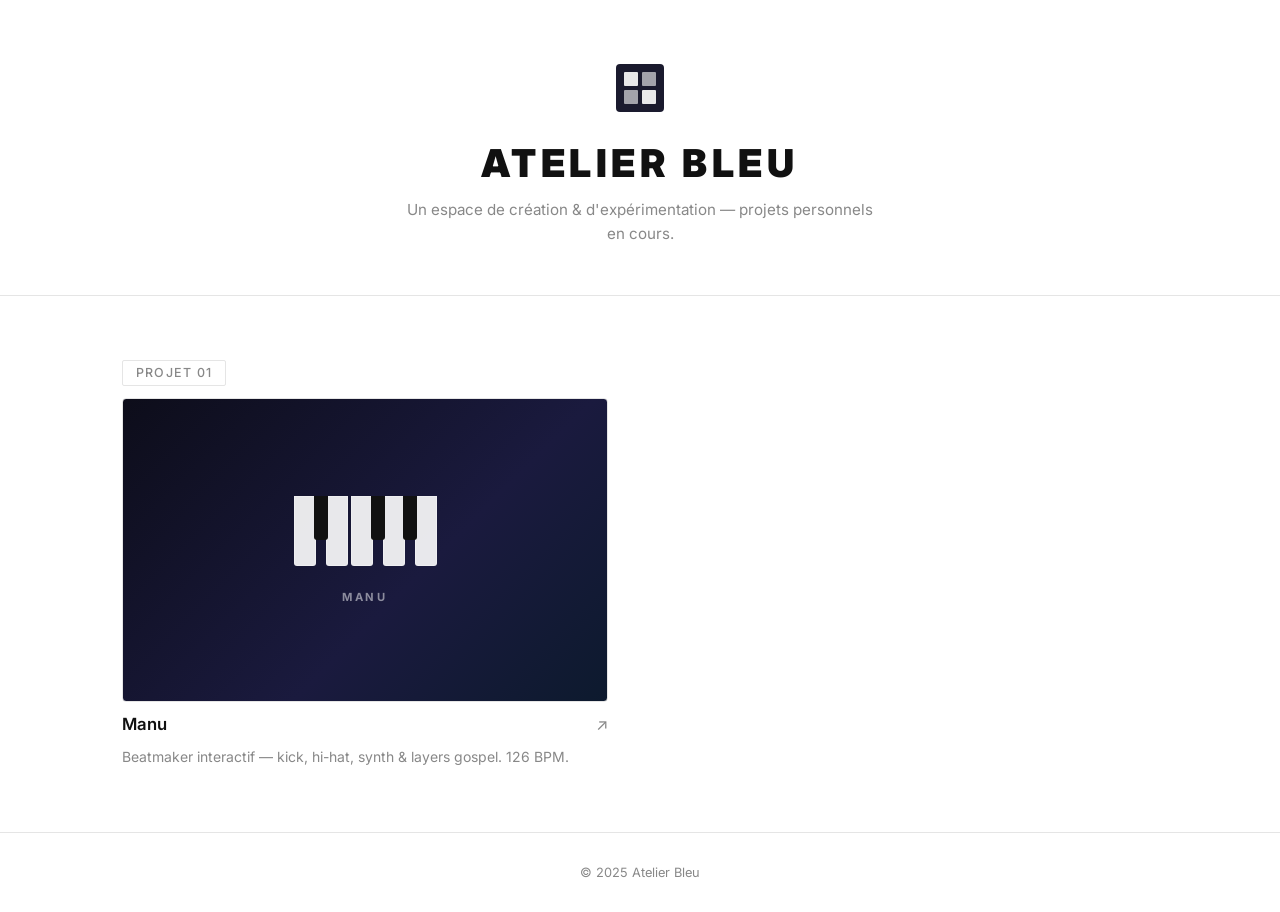
==== index.html @ 3439b6be "Initial commit — landing page Atelier Bleu Page statique HTML/CSS avec design minimaliste blanc, gri" ====
<!DOCTYPE html>
<html lang="fr">
<head>
  <meta charset="UTF-8" />
  <meta name="viewport" content="width=device-width, initial-scale=1.0" />
  <title>Atelier Bleu</title>
  <link rel="stylesheet" href="style.css" />
  <link rel="preconnect" href="https://fonts.googleapis.com" />
  <link rel="preconnect" href="https://fonts.gstatic.com" crossorigin />
  <link href="https://fonts.googleapis.com/css2?family=Inter:wght@300;400;500;600;700;900&display=swap" rel="stylesheet" />
</head>
<body>

  <header class="site-header">
    <div class="logo">
      <svg width="48" height="48" viewBox="0 0 48 48" fill="none" xmlns="http://www.w3.org/2000/svg">
        <rect width="48" height="48" rx="4" fill="#1a1a2e"/>
        <rect x="8" y="8" width="14" height="14" rx="1" fill="white" opacity="0.9"/>
        <rect x="26" y="8" width="14" height="14" rx="1" fill="white" opacity="0.6"/>
        <rect x="8" y="26" width="14" height="14" rx="1" fill="white" opacity="0.6"/>
        <rect x="26" y="26" width="14" height="14" rx="1" fill="white" opacity="0.9"/>
      </svg>
    </div>
    <h1 class="site-title">ATELIER BLEU</h1>
    <p class="site-tagline">Un espace de création &amp; d'expérimentation — projets personnels en cours.</p>
  </header>

  <main class="content">
    <div class="projects-grid">

      <div class="project-item">
        <span class="project-label">Projet 01</span>
        <a class="project-card" href="https://manu.atelier-bleu.com/" target="_blank" rel="noopener noreferrer">
          <div class="card-preview manu-preview">
            <div class="preview-inner">
              <div class="manu-keys">
                <div class="key white-key"></div>
                <div class="key black-key"></div>
                <div class="key white-key"></div>
                <div class="key white-key"></div>
                <div class="key black-key"></div>
                <div class="key white-key"></div>
                <div class="key black-key"></div>
                <div class="key white-key"></div>
              </div>
              <p class="preview-label">MANU</p>
            </div>
          </div>
          <div class="card-meta">
            <span class="card-title">Manu</span>
            <span class="card-arrow">↗</span>
          </div>
          <p class="card-desc">Beatmaker interactif — kick, hi-hat, synth &amp; layers gospel. 126 BPM.</p>
        </a>
      </div>

      <!-- Placeholder — duplicate pour ajouter un projet -->
      <!--
      <div class="project-item">
        <span class="project-label">Projet 02</span>
        <a class="project-card" href="#" target="_blank" rel="noopener noreferrer">
          <div class="card-preview">
          </div>
          <div class="card-meta">
            <span class="card-title">Nom du projet</span>
            <span class="card-arrow">↗</span>
          </div>
          <p class="card-desc">Description.</p>
        </a>
      </div>
      -->

    </div>
  </main>

  <footer class="site-footer">
    <span>© 2025 Atelier Bleu</span>
  </footer>

</body>
</html>
---- style.css ----
*, *::before, *::after {
  box-sizing: border-box;
  margin: 0;
  padding: 0;
}

:root {
  --accent: #1a1a2e;
  --text: #111;
  --text-muted: #888;
  --border: #e5e5e5;
  --bg: #ffffff;
}

html, body {
  min-height: 100%;
  font-family: 'Inter', system-ui, sans-serif;
  background: var(--bg);
  color: var(--text);
}

/* ─── Header ─────────────────────────────────────────── */

.site-header {
  text-align: center;
  padding: 4rem 2rem 3rem;
  border-bottom: 1px solid var(--border);
}

.logo {
  margin-bottom: 1.5rem;
}

.site-title {
  font-size: clamp(1.6rem, 4vw, 2.4rem);
  font-weight: 900;
  letter-spacing: 0.12em;
  color: var(--text);
}

.site-tagline {
  margin-top: 0.75rem;
  font-size: 0.95rem;
  color: var(--text-muted);
  font-weight: 400;
  max-width: 480px;
  margin-inline: auto;
  line-height: 1.6;
}

/* ─── Content ─────────────────────────────────────────── */

.content {
  max-width: 1100px;
  margin: 0 auto;
  padding: 4rem 2rem;
}

/* ─── Projects grid ─────────────────────────────────── */

.projects-grid {
  display: grid;
  grid-template-columns: repeat(2, 1fr);
  gap: 3rem 4rem;
}

.project-item {
  display: flex;
  flex-direction: column;
  gap: 0.75rem;
}

.project-label {
  font-size: 0.78rem;
  font-weight: 500;
  letter-spacing: 0.1em;
  color: var(--text-muted);
  text-transform: uppercase;
  border: 1px solid var(--border);
  display: inline-block;
  padding: 0.3rem 0.8rem;
  border-radius: 2px;
  align-self: flex-start;
}

/* ─── Project card ─────────────────────────────────── */

.project-card {
  display: flex;
  flex-direction: column;
  gap: 0.75rem;
  text-decoration: none;
  color: inherit;
}

.card-preview {
  width: 100%;
  aspect-ratio: 16 / 10;
  border-radius: 4px;
  overflow: hidden;
  border: 1px solid var(--border);
  transition: transform 0.25s ease, box-shadow 0.25s ease;
}

.project-card:hover .card-preview {
  transform: translateY(-3px);
  box-shadow: 0 12px 40px rgba(0,0,0,0.1);
}

/* Manu preview */
.manu-preview {
  background: linear-gradient(135deg, #0d0d1a 0%, #1a1a3e 60%, #0d1a2e 100%);
  display: flex;
  align-items: center;
  justify-content: center;
}

.preview-inner {
  display: flex;
  flex-direction: column;
  align-items: center;
  gap: 1.5rem;
}

.manu-keys {
  display: flex;
  align-items: flex-start;
  gap: 3px;
}

.key {
  border-radius: 0 0 3px 3px;
}

.key.white-key {
  width: 22px;
  height: 70px;
  background: rgba(255,255,255,0.9);
  border: 1px solid rgba(255,255,255,0.3);
}

.key.black-key {
  width: 14px;
  height: 44px;
  background: #111;
  margin: 0 -5px;
  z-index: 1;
  position: relative;
}

.preview-label {
  font-size: 0.7rem;
  font-weight: 700;
  letter-spacing: 0.25em;
  color: rgba(255,255,255,0.5);
}

/* ─── Card meta ─────────────────────────────────────── */

.card-meta {
  display: flex;
  align-items: center;
  justify-content: space-between;
}

.card-title {
  font-size: 1.05rem;
  font-weight: 600;
  color: var(--text);
}

.card-arrow {
  font-size: 1rem;
  color: var(--text-muted);
  transition: transform 0.2s, color 0.2s;
}

.project-card:hover .card-arrow {
  color: var(--text);
  transform: translate(2px, -2px);
}

.card-desc {
  font-size: 0.875rem;
  color: var(--text-muted);
  line-height: 1.6;
}

/* ─── Footer ─────────────────────────────────────────── */

.site-footer {
  text-align: center;
  padding: 2rem;
  border-top: 1px solid var(--border);
  font-size: 0.8rem;
  color: var(--text-muted);
}

/* ─── Responsive ───────────────────────────────────── */

@media (max-width: 700px) {
  .projects-grid {
    grid-template-columns: 1fr;
    gap: 2.5rem;
  }

  .content {
    padding: 2.5rem 1.25rem;
  }
}
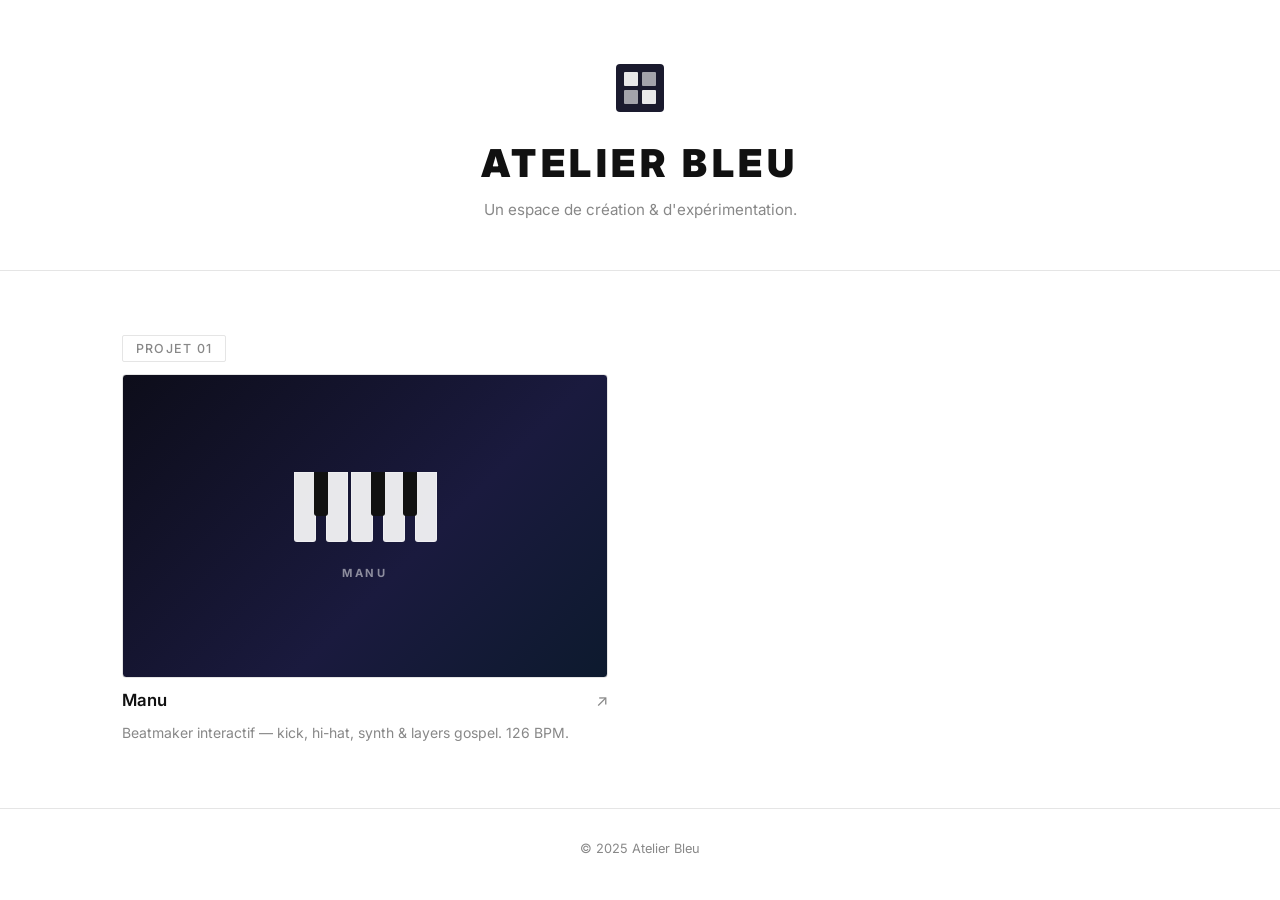
==== commit a8a2f04e: "No popup" ====
--- a/index.html
+++ b/index.html
@@ -22,7 +22,7 @@
       </svg>
     </div>
     <h1 class="site-title">ATELIER BLEU</h1>
-    <p class="site-tagline">Un espace de création &amp; d'expérimentation — projets personnels en cours.</p>
+    <p class="site-tagline">Un espace de création &amp; d'expérimentation.</p>
   </header>
 
   <main class="content">
@@ -30,7 +30,7 @@
 
       <div class="project-item">
         <span class="project-label">Projet 01</span>
-        <a class="project-card" href="https://manu.atelier-bleu.com/" target="_blank" rel="noopener noreferrer">
+        <a class="project-card" href="https://manu.atelier-bleu.com/">
           <div class="card-preview manu-preview">
             <div class="preview-inner">
               <div class="manu-keys">
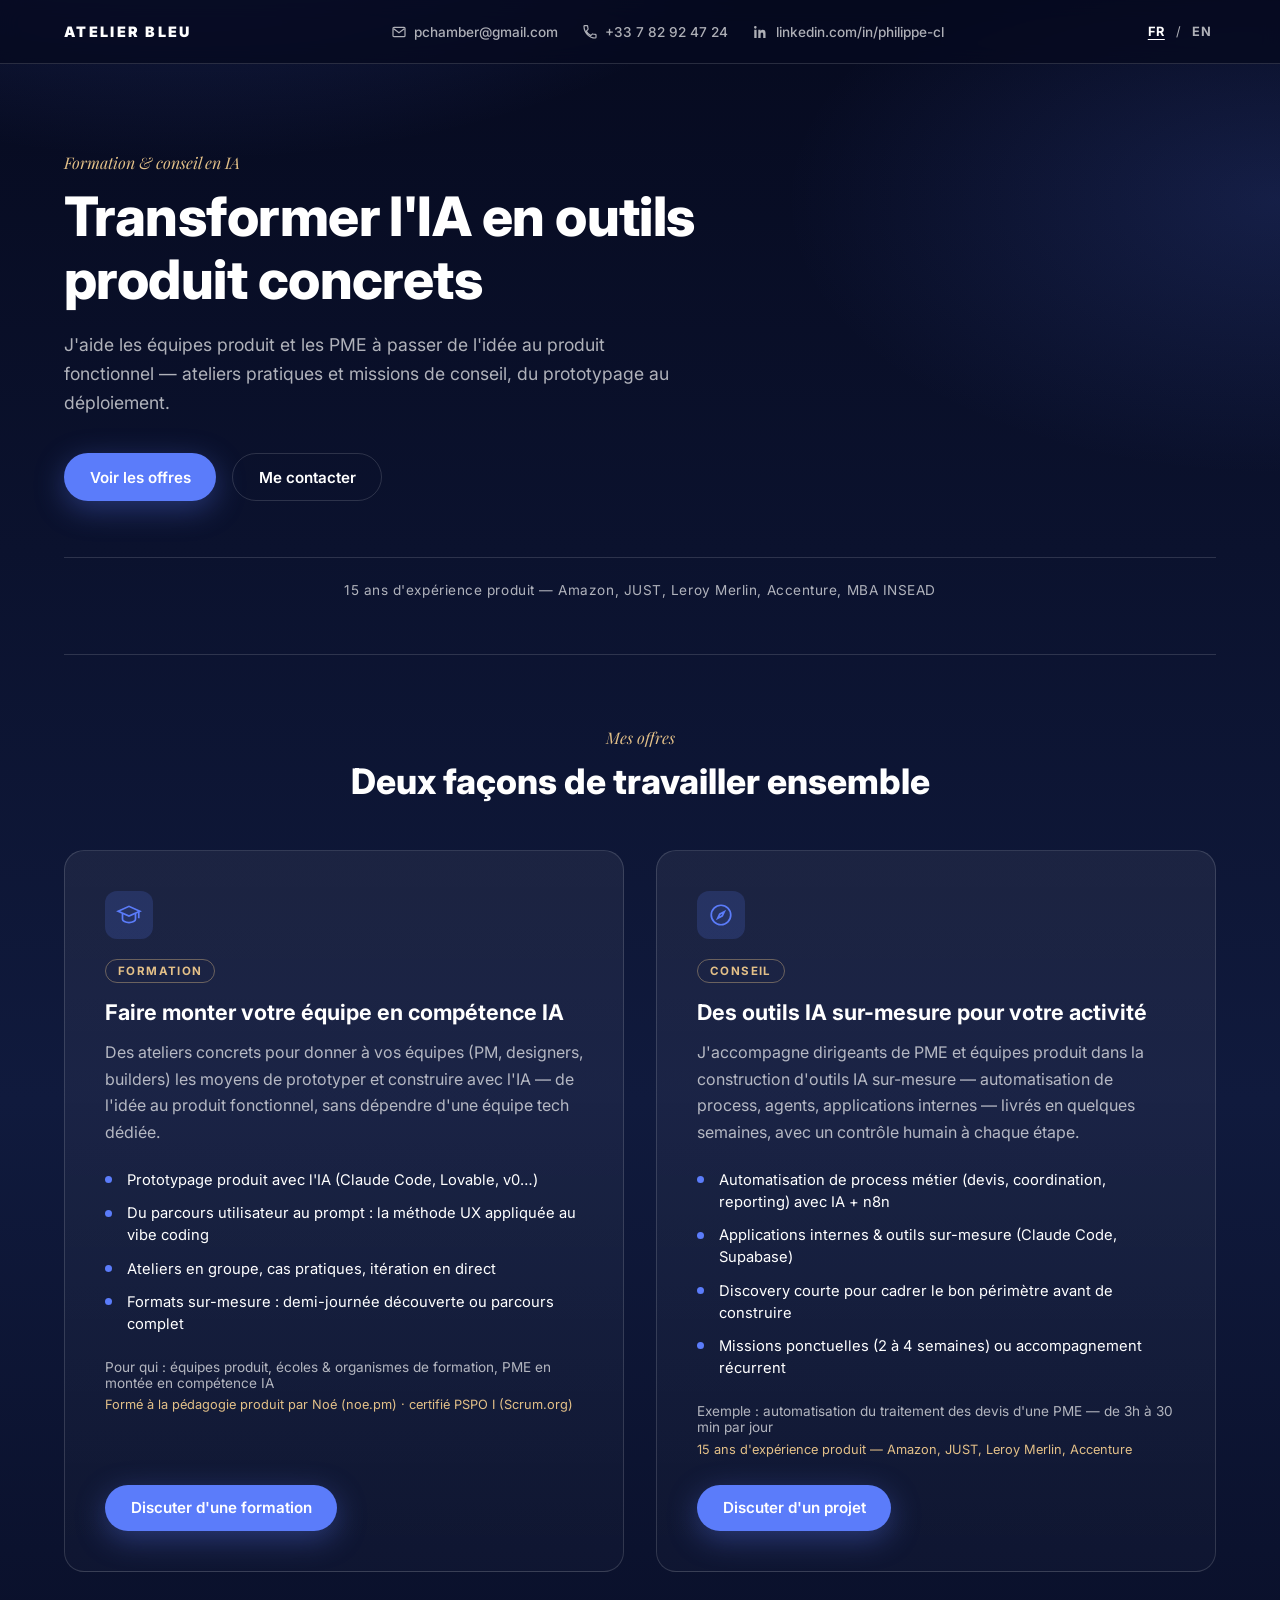
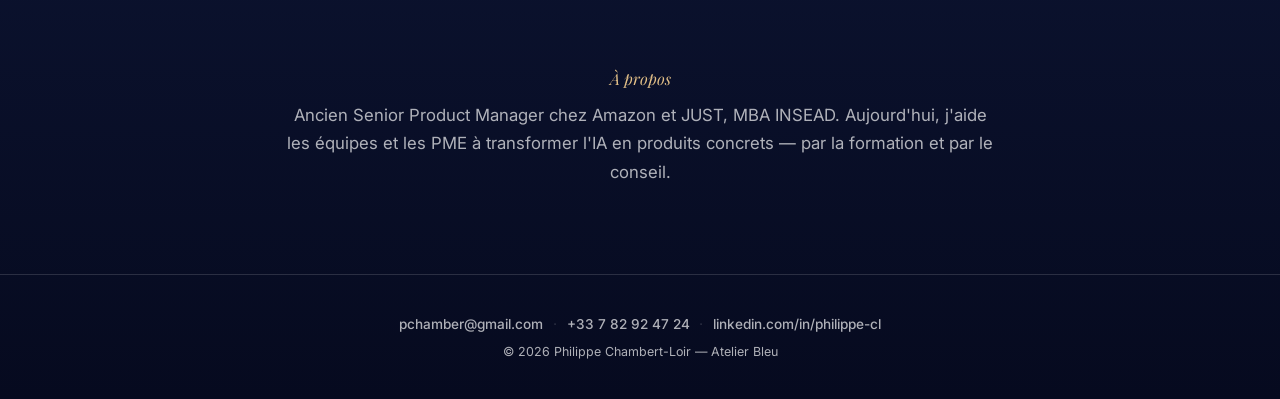
==== commit 9d1cf10e: "Replace portfolio homepage with AI training & consulting services page Archives the previous Manu po" ====
--- a/index.html
+++ b/index.html
@@ -3,79 +3,135 @@
 <head>
   <meta charset="UTF-8" />
   <meta name="viewport" content="width=device-width, initial-scale=1.0" />
-  <title>Atelier Bleu</title>
+  <title data-fr="Atelier Bleu — Formation &amp; conseil en IA" data-en="Atelier Bleu — AI training &amp; consulting">Atelier Bleu — Formation &amp; conseil en IA</title>
+  <meta name="description" content="Formation et conseil en IA appliquée au produit : ateliers pratiques pour équipes produit et missions de conseil pour PME." />
   <link rel="stylesheet" href="style.css" />
   <link rel="preconnect" href="https://fonts.googleapis.com" />
   <link rel="preconnect" href="https://fonts.gstatic.com" crossorigin />
-  <link href="https://fonts.googleapis.com/css2?family=Inter:wght@300;400;500;600;700;900&display=swap" rel="stylesheet" />
+  <link href="https://fonts.googleapis.com/css2?family=Inter:wght@300;400;500;600;700;900&family=Playfair+Display:ital@1&display=swap" rel="stylesheet" />
 </head>
 <body>
 
-  <header class="site-header">
-    <div class="logo">
-      <svg width="48" height="48" viewBox="0 0 48 48" fill="none" xmlns="http://www.w3.org/2000/svg">
-        <rect width="48" height="48" rx="4" fill="#1a1a2e"/>
-        <rect x="8" y="8" width="14" height="14" rx="1" fill="white" opacity="0.9"/>
-        <rect x="26" y="8" width="14" height="14" rx="1" fill="white" opacity="0.6"/>
-        <rect x="8" y="26" width="14" height="14" rx="1" fill="white" opacity="0.6"/>
-        <rect x="26" y="26" width="14" height="14" rx="1" fill="white" opacity="0.9"/>
-      </svg>
+  <!-- ─── Sticky top bar ─────────────────────────────────────── -->
+  <header class="topbar">
+    <div class="topbar-inner">
+      <a href="#top" class="brand">ATELIER BLEU</a>
+
+      <nav class="contact-links" aria-label="Contact">
+        <a href="mailto:pchamber@gmail.com" class="contact-link">
+          <svg viewBox="0 0 24 24" fill="none" stroke="currentColor" stroke-width="1.8" aria-hidden="true"><path d="M3 6.5A1.5 1.5 0 0 1 4.5 5h15A1.5 1.5 0 0 1 21 6.5v11A1.5 1.5 0 0 1 19.5 19h-15A1.5 1.5 0 0 1 3 17.5v-11Z"/><path d="m4 7 8 6 8-6"/></svg>
+          <span>pchamber@gmail.com</span>
+        </a>
+        <a href="tel:+33782924724" class="contact-link">
+          <svg viewBox="0 0 24 24" fill="none" stroke="currentColor" stroke-width="1.8" aria-hidden="true"><path d="M6.6 10.8c1.4 2.8 3.8 5.1 6.6 6.6l2.2-2.2c.3-.3.7-.4 1-.2 1.1.4 2.3.6 3.6.6.6 0 1 .4 1 1V20c0 .6-.4 1-1 1C10.9 21 3 13.1 3 3.5c0-.6.4-1 1-1h3.5c.6 0 1 .4 1 1 0 1.2.2 2.4.6 3.5.1.4 0 .8-.2 1L6.6 10.8Z"/></svg>
+          <span>+33 7 82 92 47 24</span>
+        </a>
+        <a href="https://www.linkedin.com/in/philippe-cl/" class="contact-link" target="_blank" rel="noopener noreferrer">
+          <svg viewBox="0 0 24 24" fill="currentColor" aria-hidden="true"><path d="M6.94 5a1.94 1.94 0 1 1-3.88 0 1.94 1.94 0 0 1 3.88 0ZM3.4 8.75h3.48V21H3.4V8.75Zm6.02 0h3.34v1.68h.05c.47-.87 1.6-1.79 3.3-1.79 3.53 0 4.18 2.32 4.18 5.34V21h-3.48v-5.4c0-1.29-.02-2.94-1.79-2.94-1.8 0-2.08 1.4-2.08 2.85V21H9.42V8.75Z"/></svg>
+          <span class="linkedin-label">linkedin.com/in/philippe-cl</span>
+        </a>
+      </nav>
+
+      <div class="lang-switch" role="group" aria-label="Language">
+        <button type="button" class="lang-btn" data-set-lang="fr">FR</button>
+        <span aria-hidden="true">/</span>
+        <button type="button" class="lang-btn" data-set-lang="en">EN</button>
+      </div>
     </div>
-    <h1 class="site-title">ATELIER BLEU</h1>
-    <p class="site-tagline">Un espace de création &amp; d'expérimentation.</p>
   </header>
 
-  <main class="content">
-    <div class="projects-grid">
+  <main id="top">
 
-      <div class="project-item">
-        <span class="project-label">Projet 01</span>
-        <a class="project-card" href="https://manu.atelier-bleu.com/">
-          <div class="card-preview manu-preview">
-            <div class="preview-inner">
-              <div class="manu-keys">
-                <div class="key white-key"></div>
-                <div class="key black-key"></div>
-                <div class="key white-key"></div>
-                <div class="key white-key"></div>
-                <div class="key black-key"></div>
-                <div class="key white-key"></div>
-                <div class="key black-key"></div>
-                <div class="key white-key"></div>
-              </div>
-              <p class="preview-label">MANU</p>
-            </div>
+    <!-- ─── Hero ───────────────────────────────────────────── -->
+    <section class="hero">
+      <p class="eyebrow" data-fr="Formation &amp; conseil en IA" data-en="AI training &amp; consulting">Formation &amp; conseil en IA</p>
+      <h1 data-fr="Transformer l'IA en outils produit concrets" data-en="Turning AI into concrete product tools">Transformer l'IA en outils produit concrets</h1>
+      <p class="hero-sub" data-fr="J'aide les équipes produit et les PME à passer de l'idée au produit fonctionnel — ateliers pratiques et missions de conseil, du prototypage au déploiement." data-en="I help product teams and SMBs go from idea to working product — hands-on workshops and consulting missions, from prototype to deployment.">J'aide les équipes produit et les PME à passer de l'idée au produit fonctionnel — ateliers pratiques et missions de conseil, du prototypage au déploiement.</p>
+      <div class="hero-cta">
+        <a href="#offres" class="btn btn-primary" data-fr="Voir les offres" data-en="See the offers">Voir les offres</a>
+        <a href="mailto:pchamber@gmail.com" class="btn btn-ghost" data-fr="Me contacter" data-en="Get in touch">Me contacter</a>
+      </div>
+    </section>
+
+    <!-- ─── Trust strip ────────────────────────────────────── -->
+    <section class="trust">
+      <p class="trust-label" data-fr="15 ans d'expérience produit — Amazon, JUST, Leroy Merlin, Accenture, MBA INSEAD" data-en="15 years of product experience — Amazon, JUST, Leroy Merlin, Accenture, INSEAD MBA">15 ans d'expérience produit — Amazon, JUST, Leroy Merlin, Accenture, MBA INSEAD</p>
+    </section>
+
+    <!-- ─── Offers ─────────────────────────────────────────── -->
+    <section class="offers" id="offres">
+      <p class="eyebrow center" data-fr="Mes offres" data-en="What I offer">Mes offres</p>
+      <h2 class="section-title" data-fr="Deux façons de travailler ensemble" data-en="Two ways to work together">Deux façons de travailler ensemble</h2>
+
+      <div class="offers-grid">
+
+        <!-- Formation -->
+        <article class="offer-card">
+          <div class="offer-icon" aria-hidden="true">
+            <svg viewBox="0 0 24 24" fill="none" stroke="currentColor" stroke-width="1.6"><path d="M2 8.5 12 4l10 4.5-10 4.5-10-4.5Z"/><path d="M6 10.7V16c0 1.5 2.7 3 6 3s6-1.5 6-3v-5.3"/><path d="M21 8.5V15"/></svg>
           </div>
-          <div class="card-meta">
-            <span class="card-title">Manu</span>
-            <span class="card-arrow">↗</span>
+          <span class="offer-badge" data-fr="Formation" data-en="Training">Formation</span>
+          <h3 data-fr="Faire monter votre équipe en compétence IA" data-en="Upskill your team on AI">Faire monter votre équipe en compétence IA</h3>
+          <p class="offer-desc" data-fr="Des ateliers concrets pour donner à vos équipes (PM, designers, builders) les moyens de prototyper et construire avec l'IA — de l'idée au produit fonctionnel, sans dépendre d'une équipe tech dédiée." data-en="Hands-on workshops giving your teams (PMs, designers, builders) the skills to prototype and build with AI — from idea to working product, without depending on a dedicated tech team.">Des ateliers concrets pour donner à vos équipes (PM, designers, builders) les moyens de prototyper et construire avec l'IA — de l'idée au produit fonctionnel, sans dépendre d'une équipe tech dédiée.</p>
+
+          <ul class="offer-list">
+            <li data-fr="Prototypage produit avec l'IA (Claude Code, Lovable, v0…)" data-en="Product prototyping with AI (Claude Code, Lovable, v0…)">Prototypage produit avec l'IA (Claude Code, Lovable, v0…)</li>
+            <li data-fr="Du parcours utilisateur au prompt : la méthode UX appliquée au vibe coding" data-en="From user journey to prompt: UX method applied to vibe coding">Du parcours utilisateur au prompt : la méthode UX appliquée au vibe coding</li>
+            <li data-fr="Ateliers en groupe, cas pratiques, itération en direct" data-en="Group workshops, real cases, live iteration">Ateliers en groupe, cas pratiques, itération en direct</li>
+            <li data-fr="Formats sur-mesure : demi-journée découverte ou parcours complet" data-en="Tailored formats: half-day intro or full multi-session program">Formats sur-mesure : demi-journée découverte ou parcours complet</li>
+          </ul>
+
+          <p class="offer-meta" data-fr="Pour qui : équipes produit, écoles &amp; organismes de formation, PME en montée en compétence IA" data-en="For: product teams, schools &amp; training organizations, SMBs upskilling on AI">Pour qui : équipes produit, écoles &amp; organismes de formation, PME en montée en compétence IA</p>
+          <p class="offer-credential" data-fr="Formé à la pédagogie produit par Noé (noe.pm) · certifié PSPO I (Scrum.org)" data-en="Trained in product pedagogy by Noé (noe.pm) · certified PSPO I (Scrum.org)">Formé à la pédagogie produit par Noé (noe.pm) · certifié PSPO I (Scrum.org)</p>
+
+          <a href="mailto:pchamber@gmail.com?subject=Formation%20IA" class="btn btn-primary offer-btn" data-fr="Discuter d'une formation" data-en="Talk about a training">Discuter d'une formation</a>
+        </article>
+
+        <!-- Conseil -->
+        <article class="offer-card">
+          <div class="offer-icon" aria-hidden="true">
+            <svg viewBox="0 0 24 24" fill="none" stroke="currentColor" stroke-width="1.6"><circle cx="12" cy="12" r="9"/><path d="m15 9-4.2 2.2L9 15l4.2-2.2L15 9Z"/></svg>
           </div>
-          <p class="card-desc">Beatmaker interactif — kick, hi-hat, synth &amp; layers gospel. 126 BPM.</p>
-        </a>
+          <span class="offer-badge" data-fr="Conseil" data-en="Consulting">Conseil</span>
+          <h3 data-fr="Des outils IA sur-mesure pour votre activité" data-en="Custom AI tools for your business">Des outils IA sur-mesure pour votre activité</h3>
+          <p class="offer-desc" data-fr="J'accompagne dirigeants de PME et équipes produit dans la construction d'outils IA sur-mesure — automatisation de process, agents, applications internes — livrés en quelques semaines, avec un contrôle humain à chaque étape." data-en="I help SMB owners and product teams build custom AI tools — process automation, agents, internal apps — delivered in a few weeks, with human control at every step.">J'accompagne dirigeants de PME et équipes produit dans la construction d'outils IA sur-mesure — automatisation de process, agents, applications internes — livrés en quelques semaines, avec un contrôle humain à chaque étape.</p>
+
+          <ul class="offer-list">
+            <li data-fr="Automatisation de process métier (devis, coordination, reporting) avec IA + n8n" data-en="Business process automation (quotes, coordination, reporting) with AI + n8n">Automatisation de process métier (devis, coordination, reporting) avec IA + n8n</li>
+            <li data-fr="Applications internes &amp; outils sur-mesure (Claude Code, Supabase)" data-en="Internal apps &amp; custom tools (Claude Code, Supabase)">Applications internes &amp; outils sur-mesure (Claude Code, Supabase)</li>
+            <li data-fr="Discovery courte pour cadrer le bon périmètre avant de construire" data-en="Short discovery to scope the right problem before building">Discovery courte pour cadrer le bon périmètre avant de construire</li>
+            <li data-fr="Missions ponctuelles (2 à 4 semaines) ou accompagnement récurrent" data-en="Fixed-scope missions (2 to 4 weeks) or ongoing support">Missions ponctuelles (2 à 4 semaines) ou accompagnement récurrent</li>
+          </ul>
+
+          <p class="offer-meta" data-fr="Exemple : automatisation du traitement des devis d'une PME — de 3h à 30 min par jour" data-en="Example: quote-processing automation for an SMB — from 3h to 30min a day">Exemple : automatisation du traitement des devis d'une PME — de 3h à 30 min par jour</p>
+          <p class="offer-credential" data-fr="15 ans d'expérience produit — Amazon, JUST, Leroy Merlin, Accenture" data-en="15 years of product experience — Amazon, JUST, Leroy Merlin, Accenture">15 ans d'expérience produit — Amazon, JUST, Leroy Merlin, Accenture</p>
+
+          <a href="mailto:pchamber@gmail.com?subject=Mission%20de%20conseil" class="btn btn-primary offer-btn" data-fr="Discuter d'un projet" data-en="Talk about a project">Discuter d'un projet</a>
+        </article>
+
       </div>
+    </section>
 
-      <!-- Placeholder — duplicate pour ajouter un projet -->
-      <!--
-      <div class="project-item">
-        <span class="project-label">Projet 02</span>
-        <a class="project-card" href="#" target="_blank" rel="noopener noreferrer">
-          <div class="card-preview">
-          </div>
-          <div class="card-meta">
-            <span class="card-title">Nom du projet</span>
-            <span class="card-arrow">↗</span>
-          </div>
-          <p class="card-desc">Description.</p>
-        </a>
-      </div>
-      -->
+    <!-- ─── About ──────────────────────────────────────────── -->
+    <section class="about">
+      <p class="eyebrow center" data-fr="À propos" data-en="About">À propos</p>
+      <p class="about-text" data-fr="Ancien Senior Product Manager chez Amazon et JUST, MBA INSEAD. Aujourd'hui, j'aide les équipes et les PME à transformer l'IA en produits concrets — par la formation et par le conseil." data-en="Former Senior Product Manager at Amazon and JUST, INSEAD MBA. Today, I help teams and SMBs turn AI into concrete products — through training and consulting.">Ancien Senior Product Manager chez Amazon et JUST, MBA INSEAD. Aujourd'hui, j'aide les équipes et les PME à transformer l'IA en produits concrets — par la formation et par le conseil.</p>
+    </section>
 
-    </div>
   </main>
 
-  <footer class="site-footer">
-    <span>© 2025 Atelier Bleu</span>
+  <!-- ─── Footer ─────────────────────────────────────────── -->
+  <footer class="site-footer" id="contact">
+    <div class="footer-contact">
+      <a href="mailto:pchamber@gmail.com" class="contact-link">pchamber@gmail.com</a>
+      <span class="sep" aria-hidden="true">·</span>
+      <a href="tel:+33782924724" class="contact-link">+33 7 82 92 47 24</a>
+      <span class="sep" aria-hidden="true">·</span>
+      <a href="https://www.linkedin.com/in/philippe-cl/" class="contact-link" target="_blank" rel="noopener noreferrer">linkedin.com/in/philippe-cl</a>
+    </div>
+    <span class="footer-copy">© 2026 Philippe Chambert-Loir — Atelier Bleu</span>
   </footer>
 
+  <script src="script.js"></script>
 </body>
 </html>
--- a/style.css
+++ b/style.css
@@ -5,206 +5,433 @@
 }
 
 :root {
-  --accent: #1a1a2e;
-  --text: #111;
-  --text-muted: #888;
-  --border: #e5e5e5;
-  --bg: #ffffff;
+  --blue-deep: #060a1f;
+  --blue-mid: #101a3d;
+  --blue-light: #1f2f63;
+  --blue-glow: #5b7cfa;
+  --gold: #e3c088;
+  --text-primary: #ffffff;
+  --text-muted: rgba(255, 255, 255, 0.68);
+  --border: rgba(255, 255, 255, 0.14);
+  --topbar-h: 64px;
+}
+
+html {
+  scroll-behavior: smooth;
+  scroll-padding-top: calc(var(--topbar-h) + 16px);
 }
 
 html, body {
   min-height: 100%;
+}
+
+body {
   font-family: 'Inter', system-ui, sans-serif;
-  background: var(--bg);
-  color: var(--text);
-}
-
-/* ─── Header ─────────────────────────────────────────── */
-
-.site-header {
+  color: var(--text-primary);
+  background:
+    radial-gradient(1100px 600px at 15% -10%, rgba(91, 124, 250, 0.28), transparent 60%),
+    radial-gradient(900px 500px at 100% 10%, rgba(91, 124, 250, 0.16), transparent 55%),
+    linear-gradient(180deg, var(--blue-deep) 0%, var(--blue-mid) 55%, var(--blue-deep) 100%);
+}
+
+a {
+  color: inherit;
+}
+
+/* ─── Sticky top bar ─────────────────────────────────────── */
+
+.topbar {
+  position: sticky;
+  top: 0;
+  z-index: 100;
+  height: var(--topbar-h);
+  display: flex;
+  align-items: center;
+  background: rgba(6, 10, 31, 0.78);
+  backdrop-filter: blur(10px);
+  -webkit-backdrop-filter: blur(10px);
+  border-bottom: 1px solid var(--border);
+}
+
+.topbar-inner {
+  width: 100%;
+  max-width: 1200px;
+  margin: 0 auto;
+  padding: 0 1.5rem;
+  display: flex;
+  align-items: center;
+  justify-content: space-between;
+  gap: 1.5rem;
+}
+
+.brand {
+  font-weight: 900;
+  font-size: 0.9rem;
+  letter-spacing: 0.16em;
+  text-decoration: none;
+  color: var(--text-primary);
+  white-space: nowrap;
+}
+
+.contact-links {
+  display: flex;
+  align-items: center;
+  gap: 1.5rem;
+  flex: 1;
+  justify-content: center;
+}
+
+.contact-link {
+  display: inline-flex;
+  align-items: center;
+  gap: 0.45rem;
+  font-size: 0.85rem;
+  font-weight: 500;
+  color: var(--text-muted);
+  text-decoration: none;
+  white-space: nowrap;
+  transition: color 0.2s;
+}
+
+.contact-link:hover {
+  color: var(--text-primary);
+}
+
+.contact-link svg {
+  width: 16px;
+  height: 16px;
+  flex-shrink: 0;
+}
+
+.lang-switch {
+  display: flex;
+  align-items: center;
+  gap: 0.4rem;
+  font-size: 0.8rem;
+  color: var(--text-muted);
+  white-space: nowrap;
+}
+
+.lang-btn {
+  background: none;
+  border: none;
+  color: var(--text-muted);
+  font: inherit;
+  font-weight: 700;
+  letter-spacing: 0.04em;
+  cursor: pointer;
+  padding: 0.2rem 0.3rem;
+}
+
+.lang-btn:hover {
+  color: var(--text-primary);
+}
+
+.lang-btn.active {
+  color: var(--text-primary);
+  text-decoration: underline;
+  text-underline-offset: 3px;
+}
+
+/* ─── Shared section rhythm ─────────────────────────────── */
+
+main {
+  max-width: 1200px;
+  margin: 0 auto;
+  padding: 0 1.5rem;
+}
+
+.eyebrow {
+  font-family: 'Playfair Display', Georgia, serif;
+  font-style: italic;
+  font-size: 1rem;
+  color: var(--gold);
+  margin-bottom: 0.75rem;
+}
+
+.eyebrow.center {
   text-align: center;
-  padding: 4rem 2rem 3rem;
+}
+
+/* ─── Hero ───────────────────────────────────────────────── */
+
+.hero {
+  padding: 5.5rem 0 3.5rem;
+  max-width: 760px;
+}
+
+.hero h1 {
+  font-size: clamp(2.1rem, 5vw, 3.4rem);
+  font-weight: 800;
+  line-height: 1.15;
+  letter-spacing: -0.01em;
+  margin-bottom: 1.25rem;
+}
+
+.hero-sub {
+  font-size: 1.1rem;
+  color: var(--text-muted);
+  line-height: 1.65;
+  max-width: 620px;
+  margin-bottom: 2.25rem;
+}
+
+.hero-cta {
+  display: flex;
+  flex-wrap: wrap;
+  gap: 1rem;
+}
+
+.btn {
+  display: inline-flex;
+  align-items: center;
+  justify-content: center;
+  padding: 0.85rem 1.6rem;
+  border-radius: 999px;
+  font-size: 0.95rem;
+  font-weight: 600;
+  text-decoration: none;
+  transition: transform 0.2s ease, box-shadow 0.2s ease, background 0.2s ease;
+}
+
+.btn-primary {
+  background: var(--blue-glow);
+  color: #fff;
+  box-shadow: 0 8px 30px rgba(91, 124, 250, 0.35);
+}
+
+.btn-primary:hover {
+  transform: translateY(-2px);
+  box-shadow: 0 12px 36px rgba(91, 124, 250, 0.5);
+}
+
+.btn-ghost {
+  background: transparent;
+  color: var(--text-primary);
+  border: 1px solid var(--border);
+}
+
+.btn-ghost:hover {
+  border-color: rgba(255, 255, 255, 0.4);
+  transform: translateY(-2px);
+}
+
+/* ─── Trust strip ────────────────────────────────────────── */
+
+.trust {
+  padding: 1.5rem 0 3.5rem;
+  border-top: 1px solid var(--border);
   border-bottom: 1px solid var(--border);
 }
 
-.logo {
-  margin-bottom: 1.5rem;
-}
-
-.site-title {
-  font-size: clamp(1.6rem, 4vw, 2.4rem);
-  font-weight: 900;
-  letter-spacing: 0.12em;
-  color: var(--text);
-}
-
-.site-tagline {
-  margin-top: 0.75rem;
-  font-size: 0.95rem;
-  color: var(--text-muted);
-  font-weight: 400;
-  max-width: 480px;
-  margin-inline: auto;
-  line-height: 1.6;
-}
-
-/* ─── Content ─────────────────────────────────────────── */
-
-.content {
-  max-width: 1100px;
-  margin: 0 auto;
-  padding: 4rem 2rem;
-}
-
-/* ─── Projects grid ─────────────────────────────────── */
-
-.projects-grid {
+.trust-label {
+  font-size: 0.85rem;
+  letter-spacing: 0.04em;
+  color: var(--text-muted);
+  text-align: center;
+}
+
+/* ─── Offers ─────────────────────────────────────────────── */
+
+.offers {
+  padding: 4.5rem 0 2rem;
+}
+
+.section-title {
+  text-align: center;
+  font-size: clamp(1.6rem, 3.5vw, 2.2rem);
+  font-weight: 800;
+  margin-bottom: 3rem;
+}
+
+.offers-grid {
   display: grid;
   grid-template-columns: repeat(2, 1fr);
-  gap: 3rem 4rem;
-}
-
-.project-item {
+  gap: 2rem;
+}
+
+.offer-card {
   display: flex;
   flex-direction: column;
+  background: linear-gradient(180deg, rgba(255, 255, 255, 0.06), rgba(255, 255, 255, 0.02));
+  border: 1px solid var(--border);
+  border-radius: 20px;
+  padding: 2.5rem;
+  transition: transform 0.25s ease, border-color 0.25s ease;
+}
+
+.offer-card:hover {
+  transform: translateY(-4px);
+  border-color: rgba(255, 255, 255, 0.3);
+}
+
+.offer-icon {
+  width: 48px;
+  height: 48px;
+  display: flex;
+  align-items: center;
+  justify-content: center;
+  border-radius: 12px;
+  background: rgba(91, 124, 250, 0.18);
+  color: var(--blue-glow);
+  margin-bottom: 1.25rem;
+}
+
+.offer-icon svg {
+  width: 26px;
+  height: 26px;
+}
+
+.offer-badge {
+  display: inline-block;
+  align-self: flex-start;
+  font-size: 0.72rem;
+  font-weight: 700;
+  letter-spacing: 0.12em;
+  text-transform: uppercase;
+  color: var(--gold);
+  border: 1px solid rgba(227, 192, 136, 0.4);
+  border-radius: 999px;
+  padding: 0.25rem 0.75rem;
+  margin-bottom: 0.9rem;
+}
+
+.offer-card h3 {
+  font-size: 1.35rem;
+  font-weight: 700;
+  line-height: 1.3;
+  margin-bottom: 0.85rem;
+}
+
+.offer-desc {
+  color: var(--text-muted);
+  line-height: 1.65;
+  margin-bottom: 1.5rem;
+}
+
+.offer-list {
+  list-style: none;
+  display: flex;
+  flex-direction: column;
+  gap: 0.7rem;
+  margin-bottom: 1.5rem;
+}
+
+.offer-list li {
+  position: relative;
+  padding-left: 1.4rem;
+  font-size: 0.92rem;
+  line-height: 1.5;
+  color: var(--text-primary);
+}
+
+.offer-list li::before {
+  content: "";
+  position: absolute;
+  left: 0;
+  top: 0.5em;
+  width: 7px;
+  height: 7px;
+  border-radius: 50%;
+  background: var(--blue-glow);
+}
+
+.offer-meta {
+  font-size: 0.85rem;
+  color: var(--text-muted);
+  margin-bottom: 0.4rem;
+}
+
+.offer-credential {
+  font-size: 0.8rem;
+  color: var(--gold);
+  margin-bottom: 1.75rem;
+}
+
+.offer-btn {
+  align-self: flex-start;
+  margin-top: auto;
+}
+
+/* ─── About ──────────────────────────────────────────────── */
+
+.about {
+  padding: 4rem 0 5.5rem;
+  max-width: 720px;
+  margin: 0 auto;
+  text-align: center;
+}
+
+.about-text {
+  color: var(--text-muted);
+  font-size: 1.05rem;
+  line-height: 1.7;
+}
+
+/* ─── Footer ─────────────────────────────────────────────── */
+
+.site-footer {
+  border-top: 1px solid var(--border);
+  padding: 2.5rem 1.5rem;
+  display: flex;
+  flex-direction: column;
+  align-items: center;
   gap: 0.75rem;
-}
-
-.project-label {
+  text-align: center;
+}
+
+.footer-contact {
+  display: flex;
+  flex-wrap: wrap;
+  align-items: center;
+  justify-content: center;
+  gap: 0.6rem;
+  font-size: 0.9rem;
+}
+
+.footer-contact .contact-link {
+  color: var(--text-muted);
+}
+
+.footer-contact .contact-link:hover {
+  color: var(--text-primary);
+}
+
+.sep {
+  color: var(--border);
+}
+
+.footer-copy {
   font-size: 0.78rem;
-  font-weight: 500;
-  letter-spacing: 0.1em;
-  color: var(--text-muted);
-  text-transform: uppercase;
-  border: 1px solid var(--border);
-  display: inline-block;
-  padding: 0.3rem 0.8rem;
-  border-radius: 2px;
-  align-self: flex-start;
-}
-
-/* ─── Project card ─────────────────────────────────── */
-
-.project-card {
-  display: flex;
-  flex-direction: column;
-  gap: 0.75rem;
-  text-decoration: none;
-  color: inherit;
-}
-
-.card-preview {
-  width: 100%;
-  aspect-ratio: 16 / 10;
-  border-radius: 4px;
-  overflow: hidden;
-  border: 1px solid var(--border);
-  transition: transform 0.25s ease, box-shadow 0.25s ease;
-}
-
-.project-card:hover .card-preview {
-  transform: translateY(-3px);
-  box-shadow: 0 12px 40px rgba(0,0,0,0.1);
-}
-
-/* Manu preview */
-.manu-preview {
-  background: linear-gradient(135deg, #0d0d1a 0%, #1a1a3e 60%, #0d1a2e 100%);
-  display: flex;
-  align-items: center;
-  justify-content: center;
-}
-
-.preview-inner {
-  display: flex;
-  flex-direction: column;
-  align-items: center;
-  gap: 1.5rem;
-}
-
-.manu-keys {
-  display: flex;
-  align-items: flex-start;
-  gap: 3px;
-}
-
-.key {
-  border-radius: 0 0 3px 3px;
-}
-
-.key.white-key {
-  width: 22px;
-  height: 70px;
-  background: rgba(255,255,255,0.9);
-  border: 1px solid rgba(255,255,255,0.3);
-}
-
-.key.black-key {
-  width: 14px;
-  height: 44px;
-  background: #111;
-  margin: 0 -5px;
-  z-index: 1;
-  position: relative;
-}
-
-.preview-label {
-  font-size: 0.7rem;
-  font-weight: 700;
-  letter-spacing: 0.25em;
-  color: rgba(255,255,255,0.5);
-}
-
-/* ─── Card meta ─────────────────────────────────────── */
-
-.card-meta {
-  display: flex;
-  align-items: center;
-  justify-content: space-between;
-}
-
-.card-title {
-  font-size: 1.05rem;
-  font-weight: 600;
-  color: var(--text);
-}
-
-.card-arrow {
-  font-size: 1rem;
-  color: var(--text-muted);
-  transition: transform 0.2s, color 0.2s;
-}
-
-.project-card:hover .card-arrow {
-  color: var(--text);
-  transform: translate(2px, -2px);
-}
-
-.card-desc {
-  font-size: 0.875rem;
-  color: var(--text-muted);
-  line-height: 1.6;
-}
-
-/* ─── Footer ─────────────────────────────────────────── */
-
-.site-footer {
-  text-align: center;
-  padding: 2rem;
-  border-top: 1px solid var(--border);
-  font-size: 0.8rem;
-  color: var(--text-muted);
-}
-
-/* ─── Responsive ───────────────────────────────────── */
-
-@media (max-width: 700px) {
-  .projects-grid {
+  color: var(--text-muted);
+}
+
+/* ─── Responsive ─────────────────────────────────────────── */
+
+@media (max-width: 860px) {
+  .contact-links {
+    display: none;
+  }
+
+  .topbar-inner {
+    justify-content: space-between;
+  }
+
+  .offers-grid {
     grid-template-columns: 1fr;
-    gap: 2.5rem;
-  }
-
-  .content {
-    padding: 2.5rem 1.25rem;
-  }
-}
+  }
+}
+
+@media (max-width: 600px) {
+  .hero {
+    padding: 3.5rem 0 2.5rem;
+  }
+
+  .offer-card {
+    padding: 1.75rem;
+  }
+
+  .linkedin-label {
+    display: none;
+  }
+}
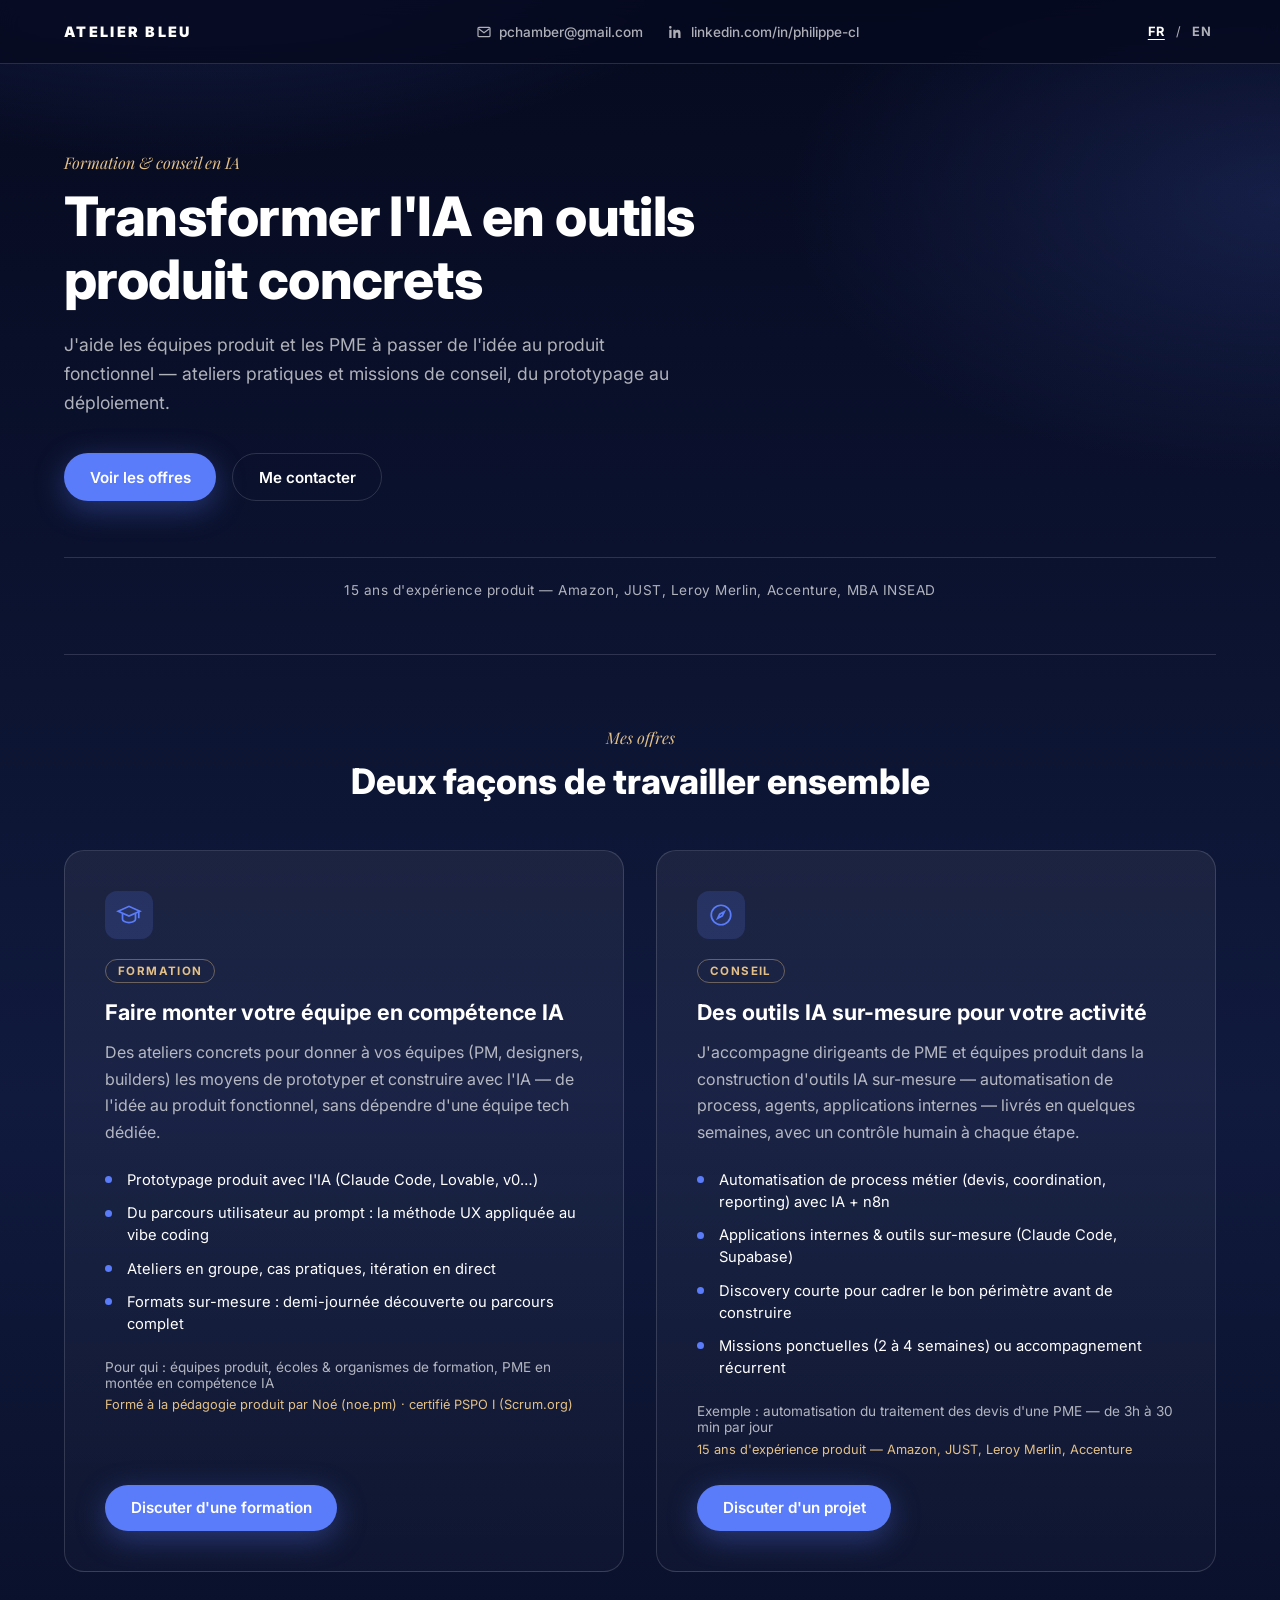
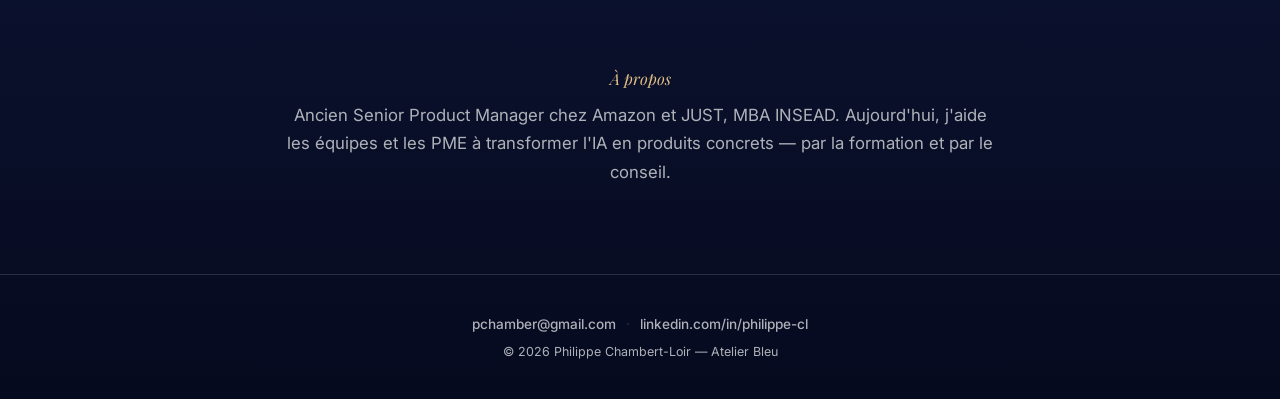
==== commit f0c87774: "Remove phone number from header and footer Co-Authored-By: Claude Sonnet 5.5 <noreply@anthropic.com>" ====
--- a/index.html
+++ b/index.html
@@ -21,10 +21,6 @@
         <a href="mailto:pchamber@gmail.com" class="contact-link">
           <svg viewBox="0 0 24 24" fill="none" stroke="currentColor" stroke-width="1.8" aria-hidden="true"><path d="M3 6.5A1.5 1.5 0 0 1 4.5 5h15A1.5 1.5 0 0 1 21 6.5v11A1.5 1.5 0 0 1 19.5 19h-15A1.5 1.5 0 0 1 3 17.5v-11Z"/><path d="m4 7 8 6 8-6"/></svg>
           <span>pchamber@gmail.com</span>
-        </a>
-        <a href="tel:+33782924724" class="contact-link">
-          <svg viewBox="0 0 24 24" fill="none" stroke="currentColor" stroke-width="1.8" aria-hidden="true"><path d="M6.6 10.8c1.4 2.8 3.8 5.1 6.6 6.6l2.2-2.2c.3-.3.7-.4 1-.2 1.1.4 2.3.6 3.6.6.6 0 1 .4 1 1V20c0 .6-.4 1-1 1C10.9 21 3 13.1 3 3.5c0-.6.4-1 1-1h3.5c.6 0 1 .4 1 1 0 1.2.2 2.4.6 3.5.1.4 0 .8-.2 1L6.6 10.8Z"/></svg>
-          <span>+33 7 82 92 47 24</span>
         </a>
         <a href="https://www.linkedin.com/in/philippe-cl/" class="contact-link" target="_blank" rel="noopener noreferrer">
           <svg viewBox="0 0 24 24" fill="currentColor" aria-hidden="true"><path d="M6.94 5a1.94 1.94 0 1 1-3.88 0 1.94 1.94 0 0 1 3.88 0ZM3.4 8.75h3.48V21H3.4V8.75Zm6.02 0h3.34v1.68h.05c.47-.87 1.6-1.79 3.3-1.79 3.53 0 4.18 2.32 4.18 5.34V21h-3.48v-5.4c0-1.29-.02-2.94-1.79-2.94-1.8 0-2.08 1.4-2.08 2.85V21H9.42V8.75Z"/></svg>
@@ -125,8 +121,6 @@
     <div class="footer-contact">
       <a href="mailto:pchamber@gmail.com" class="contact-link">pchamber@gmail.com</a>
       <span class="sep" aria-hidden="true">·</span>
-      <a href="tel:+33782924724" class="contact-link">+33 7 82 92 47 24</a>
-      <span class="sep" aria-hidden="true">·</span>
       <a href="https://www.linkedin.com/in/philippe-cl/" class="contact-link" target="_blank" rel="noopener noreferrer">linkedin.com/in/philippe-cl</a>
     </div>
     <span class="footer-copy">© 2026 Philippe Chambert-Loir — Atelier Bleu</span>
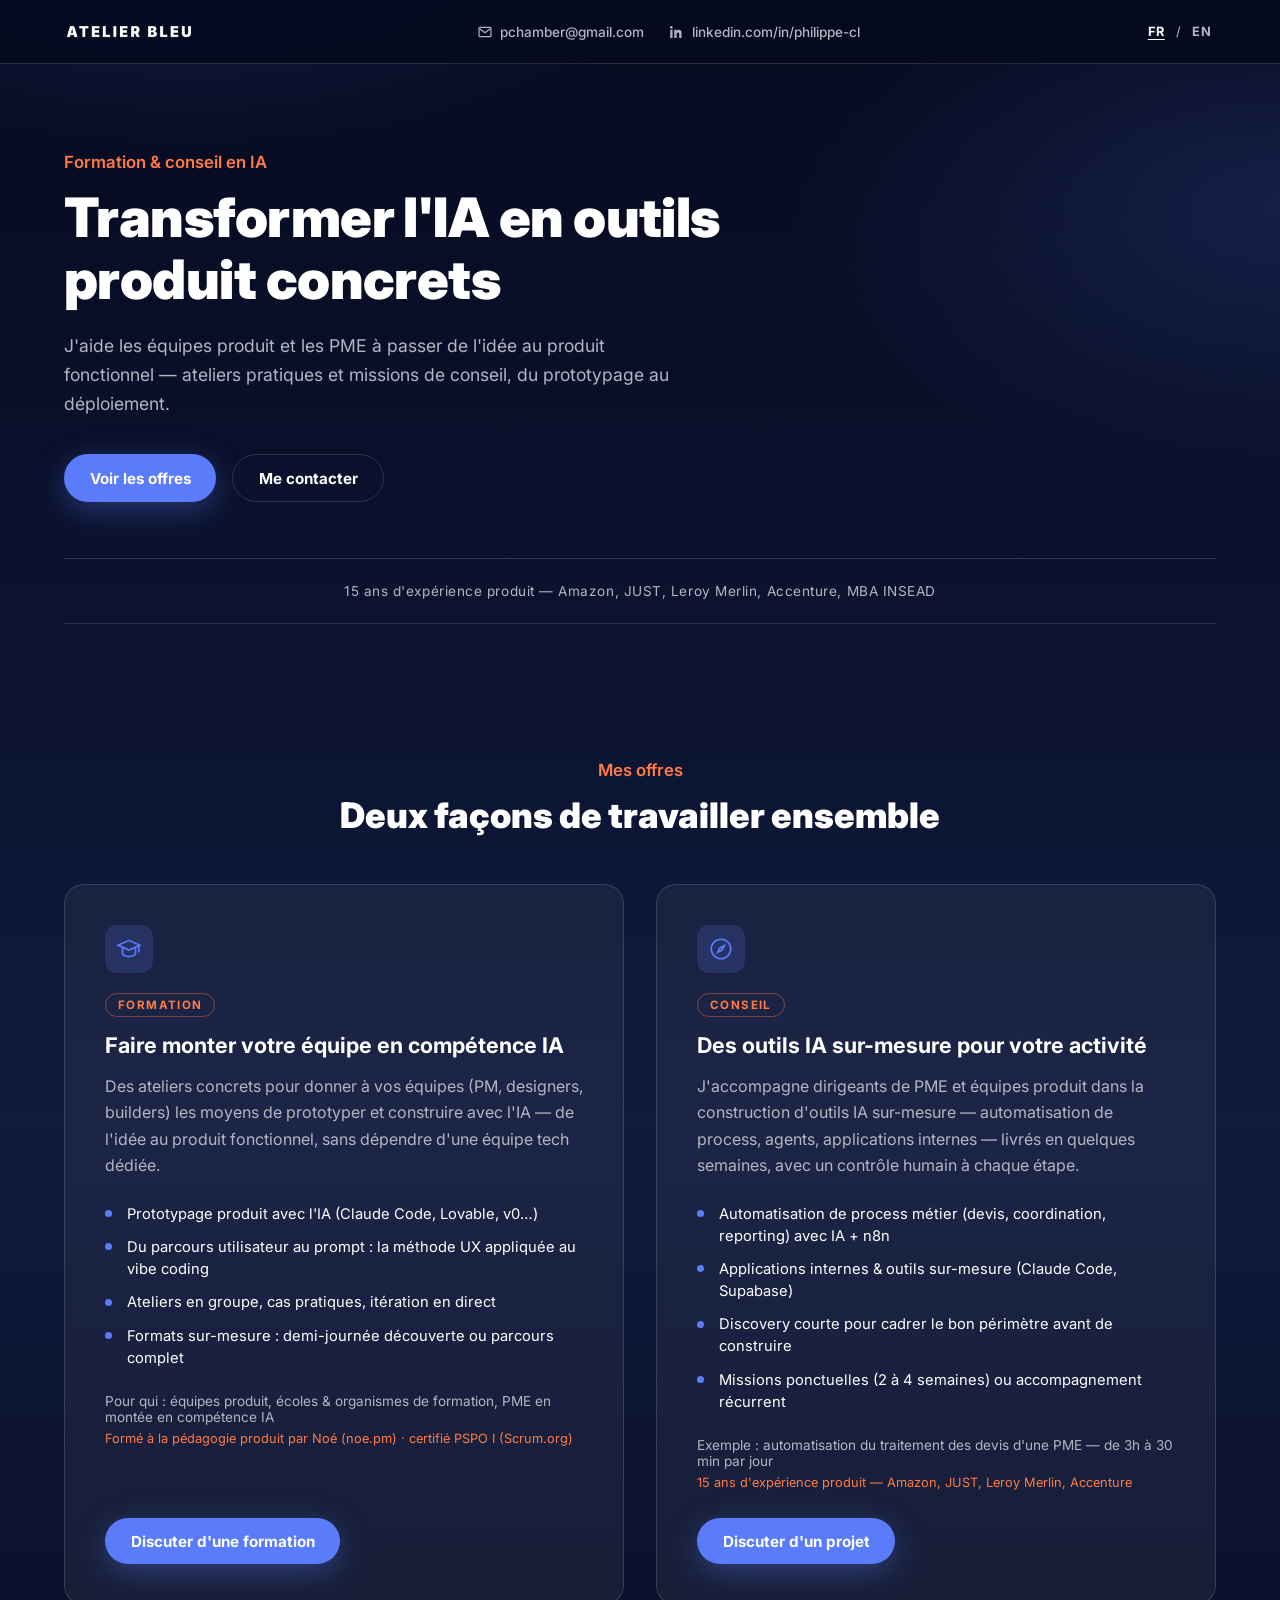
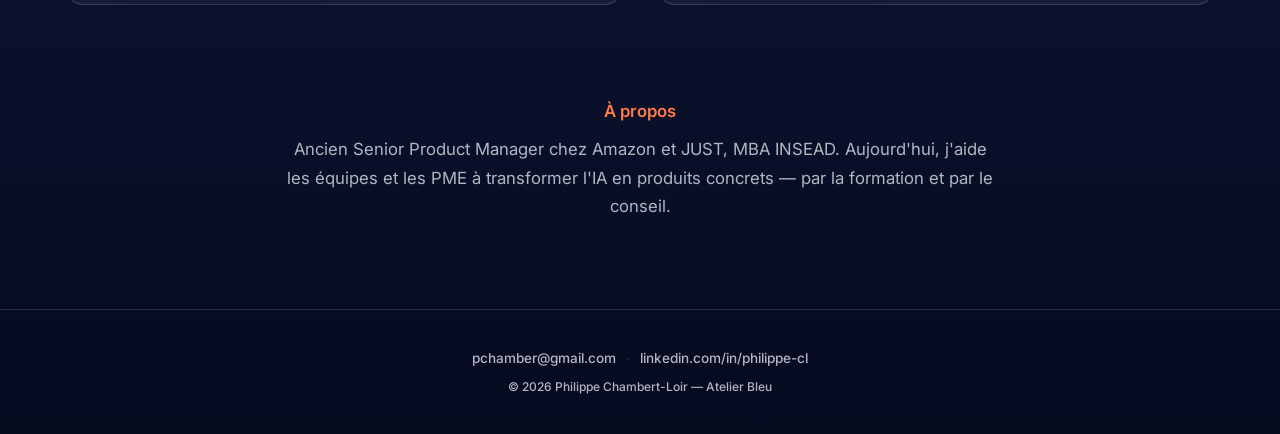
==== commit 5e657c26: "Appliquer le design system Atelier Bleu : template sombre, Inter seule, orange corail, wordmark PNG " ====
--- a/index.html
+++ b/index.html
@@ -8,14 +8,14 @@
   <link rel="stylesheet" href="style.css" />
   <link rel="preconnect" href="https://fonts.googleapis.com" />
   <link rel="preconnect" href="https://fonts.gstatic.com" crossorigin />
-  <link href="https://fonts.googleapis.com/css2?family=Inter:wght@300;400;500;600;700;900&family=Playfair+Display:ital@1&display=swap" rel="stylesheet" />
+  <link href="https://fonts.googleapis.com/css2?family=Inter:wght@300;400;500;600;700;900&display=swap" rel="stylesheet" />
 </head>
 <body>
 
   <!-- ─── Sticky top bar ─────────────────────────────────────── -->
   <header class="topbar">
     <div class="topbar-inner">
-      <a href="#top" class="brand">ATELIER BLEU</a>
+      <a href="#top" class="brand"><img src="assets/atelier-bleu-blanc.png" alt="Atelier Bleu" width="864" height="120" /></a>
 
       <nav class="contact-links" aria-label="Contact">
         <a href="mailto:pchamber@gmail.com" class="contact-link">
@@ -36,7 +36,8 @@
     </div>
   </header>
 
-  <main id="top">
+  <div class="dark-band" id="top">
+    <div class="band-inner">
 
     <!-- ─── Hero ───────────────────────────────────────────── -->
     <section class="hero">
@@ -53,6 +54,11 @@
     <section class="trust">
       <p class="trust-label" data-fr="15 ans d'expérience produit — Amazon, JUST, Leroy Merlin, Accenture, MBA INSEAD" data-en="15 years of product experience — Amazon, JUST, Leroy Merlin, Accenture, INSEAD MBA">15 ans d'expérience produit — Amazon, JUST, Leroy Merlin, Accenture, MBA INSEAD</p>
     </section>
+
+    </div>
+  </div>
+
+  <main>
 
     <!-- ─── Offers ─────────────────────────────────────────── -->
     <section class="offers" id="offres">
--- a/style.css
+++ b/style.css
@@ -5,14 +5,27 @@
 }
 
 :root {
+  /* Design system « Atelier Bleu » (tokens.json) */
   --blue-deep: #060a1f;
   --blue-mid: #101a3d;
   --blue-light: #1f2f63;
   --blue-glow: #5b7cfa;
-  --gold: #e3c088;
-  --text-primary: #ffffff;
-  --text-muted: rgba(255, 255, 255, 0.68);
-  --border: rgba(255, 255, 255, 0.14);
+  --orange: #ff7a45;
+  --orange-text: #c04d0f;
+  --badge-border: rgba(192, 77, 15, 0.4);
+  --accent-text: #3d5ee8;
+
+  --surface: #ffffff;
+  --card: #f5f7ff;
+  --text-primary: var(--blue-deep);
+  --text-muted: #565867;
+  --border: #dcdde0;
+  --glow-tint: rgba(91, 124, 250, 0.12);
+
+  --dark-text: #ffffff;
+  --dark-text-muted: #b3b6c1;
+  --dark-border: rgba(255, 255, 255, 0.14);
+
   --topbar-h: 64px;
 }
 
@@ -32,6 +45,26 @@
     radial-gradient(1100px 600px at 15% -10%, rgba(91, 124, 250, 0.28), transparent 60%),
     radial-gradient(900px 500px at 100% 10%, rgba(91, 124, 250, 0.16), transparent 55%),
     linear-gradient(180deg, var(--blue-deep) 0%, var(--blue-mid) 55%, var(--blue-deep) 100%);
+  background-color: var(--blue-deep);
+  -webkit-font-smoothing: antialiased;
+}
+
+/* Template sombre sur toute la page : les rôles de texte basculent sur les jetons dark-* */
+body,
+main {
+  --text-primary: var(--dark-text);
+  --text-muted: var(--dark-text-muted);
+  --border: var(--dark-border);
+  --card: rgba(255, 255, 255, 0.05);
+  --glow-tint: rgba(91, 124, 250, 0.18);
+  --orange-text: var(--orange);
+  --badge-border: rgba(255, 122, 69, 0.4);
+}
+
+.band-inner {
+  max-width: 1200px;
+  margin: 0 auto;
+  padding: 0 1.5rem;
 }
 
 a {
@@ -47,10 +80,11 @@
   height: var(--topbar-h);
   display: flex;
   align-items: center;
-  background: rgba(6, 10, 31, 0.78);
+  color: var(--dark-text);
+  background: rgba(6, 10, 31, 0.92);
   backdrop-filter: blur(10px);
   -webkit-backdrop-filter: blur(10px);
-  border-bottom: 1px solid var(--border);
+  border-bottom: 1px solid var(--dark-border);
 }
 
 .topbar-inner {
@@ -65,12 +99,13 @@
 }
 
 .brand {
-  font-weight: 900;
-  font-size: 0.9rem;
-  letter-spacing: 0.16em;
-  text-decoration: none;
-  color: var(--text-primary);
-  white-space: nowrap;
+  display: block;
+  line-height: 0;
+}
+
+.brand img {
+  width: 130px;
+  height: auto;
 }
 
 .contact-links {
@@ -87,14 +122,14 @@
   gap: 0.45rem;
   font-size: 0.85rem;
   font-weight: 500;
-  color: var(--text-muted);
+  color: var(--dark-text-muted);
   text-decoration: none;
   white-space: nowrap;
   transition: color 0.2s;
 }
 
 .contact-link:hover {
-  color: var(--text-primary);
+  color: var(--dark-text);
 }
 
 .contact-link svg {
@@ -108,14 +143,14 @@
   align-items: center;
   gap: 0.4rem;
   font-size: 0.8rem;
-  color: var(--text-muted);
+  color: var(--dark-text-muted);
   white-space: nowrap;
 }
 
 .lang-btn {
   background: none;
   border: none;
-  color: var(--text-muted);
+  color: var(--dark-text-muted);
   font: inherit;
   font-weight: 700;
   letter-spacing: 0.04em;
@@ -124,11 +159,11 @@
 }
 
 .lang-btn:hover {
-  color: var(--text-primary);
+  color: var(--dark-text);
 }
 
 .lang-btn.active {
-  color: var(--text-primary);
+  color: var(--dark-text);
   text-decoration: underline;
   text-underline-offset: 3px;
 }
@@ -142,11 +177,15 @@
 }
 
 .eyebrow {
-  font-family: 'Playfair Display', Georgia, serif;
-  font-style: italic;
-  font-size: 1rem;
-  color: var(--gold);
+  font-size: 1.05rem;
+  font-weight: 600;
+  line-height: 1.3;
+  color: var(--orange-text);
   margin-bottom: 0.75rem;
+}
+
+.dark-band .eyebrow {
+  color: var(--orange);
 }
 
 .eyebrow.center {
@@ -162,7 +201,7 @@
 
 .hero h1 {
   font-size: clamp(2.1rem, 5vw, 3.4rem);
-  font-weight: 800;
+  font-weight: 900;
   line-height: 1.15;
   letter-spacing: -0.01em;
   margin-bottom: 1.25rem;
@@ -170,7 +209,7 @@
 
 .hero-sub {
   font-size: 1.1rem;
-  color: var(--text-muted);
+  color: var(--dark-text-muted);
   line-height: 1.65;
   max-width: 620px;
   margin-bottom: 2.25rem;
@@ -189,7 +228,7 @@
   padding: 0.85rem 1.6rem;
   border-radius: 999px;
   font-size: 0.95rem;
-  font-weight: 600;
+  font-weight: 700;
   text-decoration: none;
   transition: transform 0.2s ease, box-shadow 0.2s ease, background 0.2s ease;
 }
@@ -207,8 +246,8 @@
 
 .btn-ghost {
   background: transparent;
-  color: var(--text-primary);
-  border: 1px solid var(--border);
+  color: var(--dark-text);
+  border: 1px solid var(--dark-border);
 }
 
 .btn-ghost:hover {
@@ -219,15 +258,16 @@
 /* ─── Trust strip ────────────────────────────────────────── */
 
 .trust {
-  padding: 1.5rem 0 3.5rem;
-  border-top: 1px solid var(--border);
-  border-bottom: 1px solid var(--border);
+  padding: 1.5rem 0;
+  margin-bottom: 4rem;
+  border-top: 1px solid var(--dark-border);
+  border-bottom: 1px solid var(--dark-border);
 }
 
 .trust-label {
   font-size: 0.85rem;
   letter-spacing: 0.04em;
-  color: var(--text-muted);
+  color: var(--dark-text-muted);
   text-align: center;
 }
 
@@ -240,7 +280,7 @@
 .section-title {
   text-align: center;
   font-size: clamp(1.6rem, 3.5vw, 2.2rem);
-  font-weight: 800;
+  font-weight: 900;
   margin-bottom: 3rem;
 }
 
@@ -253,7 +293,7 @@
 .offer-card {
   display: flex;
   flex-direction: column;
-  background: linear-gradient(180deg, rgba(255, 255, 255, 0.06), rgba(255, 255, 255, 0.02));
+  background: var(--card);
   border: 1px solid var(--border);
   border-radius: 20px;
   padding: 2.5rem;
@@ -272,7 +312,7 @@
   align-items: center;
   justify-content: center;
   border-radius: 12px;
-  background: rgba(91, 124, 250, 0.18);
+  background: var(--glow-tint);
   color: var(--blue-glow);
   margin-bottom: 1.25rem;
 }
@@ -289,8 +329,8 @@
   font-weight: 700;
   letter-spacing: 0.12em;
   text-transform: uppercase;
-  color: var(--gold);
-  border: 1px solid rgba(227, 192, 136, 0.4);
+  color: var(--orange-text);
+  border: 1px solid var(--badge-border);
   border-radius: 999px;
   padding: 0.25rem 0.75rem;
   margin-bottom: 0.9rem;
@@ -344,7 +384,7 @@
 
 .offer-credential {
   font-size: 0.8rem;
-  color: var(--gold);
+  color: var(--orange-text);
   margin-bottom: 1.75rem;
 }
 
@@ -371,7 +411,8 @@
 /* ─── Footer ─────────────────────────────────────────────── */
 
 .site-footer {
-  border-top: 1px solid var(--border);
+  border-top: 1px solid var(--dark-border);
+  color: var(--dark-text);
   padding: 2.5rem 1.5rem;
   display: flex;
   flex-direction: column;
@@ -389,21 +430,14 @@
   font-size: 0.9rem;
 }
 
-.footer-contact .contact-link {
-  color: var(--text-muted);
-}
-
-.footer-contact .contact-link:hover {
-  color: var(--text-primary);
-}
-
 .sep {
-  color: var(--border);
+  color: var(--dark-border);
 }
 
 .footer-copy {
-  font-size: 0.78rem;
-  color: var(--text-muted);
+  font-size: 0.75rem;
+  font-weight: 500;
+  color: var(--dark-text-muted);
 }
 
 /* ─── Responsive ─────────────────────────────────────────── */
